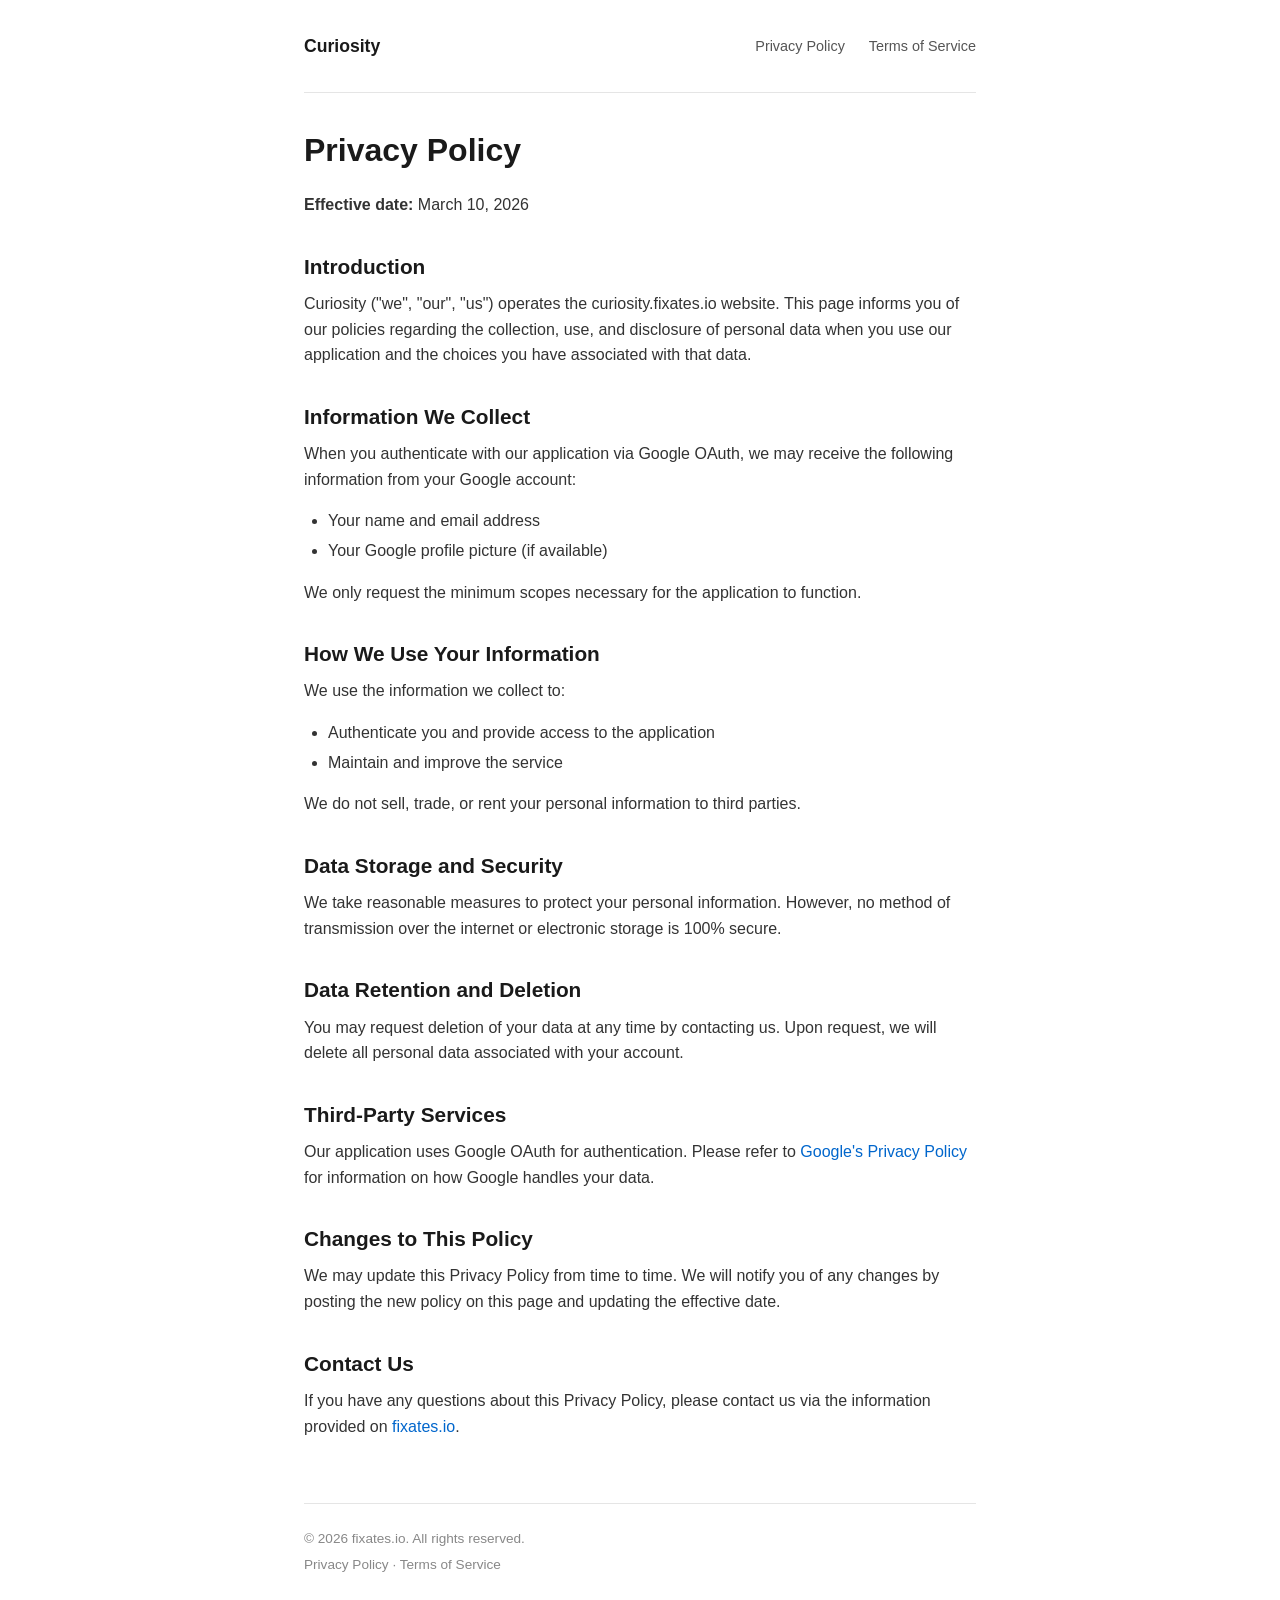
==== privacy.html @ 9073d377 "Initial site for Google OAuth verification Static site with landing page, privacy policy, and terms " ====
<!DOCTYPE html>
<html lang="en">
<head>
  <meta charset="UTF-8">
  <meta name="viewport" content="width=device-width, initial-scale=1.0">
  <title>Privacy Policy — Curiosity</title>
  <link rel="stylesheet" href="style.css">
</head>
<body>
  <header>
    <nav>
      <a href="/" class="logo">Curiosity</a>
      <ul>
        <li><a href="/privacy.html">Privacy Policy</a></li>
        <li><a href="/terms.html">Terms of Service</a></li>
      </ul>
    </nav>
  </header>
  <main>
    <h1>Privacy Policy</h1>
    <p><strong>Effective date:</strong> March 10, 2026</p>

    <h2>Introduction</h2>
    <p>Curiosity ("we", "our", "us") operates the curiosity.fixates.io website. This page informs you of our policies regarding the collection, use, and disclosure of personal data when you use our application and the choices you have associated with that data.</p>

    <h2>Information We Collect</h2>
    <p>When you authenticate with our application via Google OAuth, we may receive the following information from your Google account:</p>
    <ul>
      <li>Your name and email address</li>
      <li>Your Google profile picture (if available)</li>
    </ul>
    <p>We only request the minimum scopes necessary for the application to function.</p>

    <h2>How We Use Your Information</h2>
    <p>We use the information we collect to:</p>
    <ul>
      <li>Authenticate you and provide access to the application</li>
      <li>Maintain and improve the service</li>
    </ul>
    <p>We do not sell, trade, or rent your personal information to third parties.</p>

    <h2>Data Storage and Security</h2>
    <p>We take reasonable measures to protect your personal information. However, no method of transmission over the internet or electronic storage is 100% secure.</p>

    <h2>Data Retention and Deletion</h2>
    <p>You may request deletion of your data at any time by contacting us. Upon request, we will delete all personal data associated with your account.</p>

    <h2>Third-Party Services</h2>
    <p>Our application uses Google OAuth for authentication. Please refer to <a href="https://policies.google.com/privacy">Google's Privacy Policy</a> for information on how Google handles your data.</p>

    <h2>Changes to This Policy</h2>
    <p>We may update this Privacy Policy from time to time. We will notify you of any changes by posting the new policy on this page and updating the effective date.</p>

    <h2>Contact Us</h2>
    <p>If you have any questions about this Privacy Policy, please contact us via the information provided on <a href="https://fixates.io">fixates.io</a>.</p>
  </main>
  <footer>
    <p>&copy; 2026 fixates.io. All rights reserved.</p>
    <p><a href="/privacy.html">Privacy Policy</a> · <a href="/terms.html">Terms of Service</a></p>
  </footer>
</body>
</html>
---- style.css ----
* {
  margin: 0;
  padding: 0;
  box-sizing: border-box;
}

body {
  font-family: -apple-system, BlinkMacSystemFont, "Segoe UI", Roboto, Helvetica, Arial, sans-serif;
  line-height: 1.6;
  color: #1a1a1a;
  max-width: 720px;
  margin: 0 auto;
  padding: 2rem 1.5rem;
  min-height: 100vh;
  display: flex;
  flex-direction: column;
}

header nav {
  display: flex;
  justify-content: space-between;
  align-items: center;
  padding-bottom: 2rem;
  border-bottom: 1px solid #e5e5e5;
  margin-bottom: 2rem;
}

header nav .logo {
  font-weight: 700;
  font-size: 1.1rem;
  color: #1a1a1a;
  text-decoration: none;
}

header nav ul {
  list-style: none;
  display: flex;
  gap: 1.5rem;
}

header nav ul a {
  color: #555;
  text-decoration: none;
  font-size: 0.9rem;
}

header nav ul a:hover {
  color: #1a1a1a;
}

main {
  flex: 1;
}

main h1 {
  font-size: 2rem;
  margin-bottom: 1rem;
}

main h2 {
  font-size: 1.3rem;
  margin-top: 2rem;
  margin-bottom: 0.5rem;
}

main p {
  margin-bottom: 1rem;
  color: #333;
}

main ul {
  margin-bottom: 1rem;
  padding-left: 1.5rem;
}

main ul li {
  margin-bottom: 0.25rem;
  color: #333;
}

main a {
  color: #0066cc;
  text-decoration: none;
}

main a:hover {
  text-decoration: underline;
}

footer {
  margin-top: 3rem;
  padding-top: 1.5rem;
  border-top: 1px solid #e5e5e5;
  font-size: 0.85rem;
  color: #888;
}

footer p {
  margin-bottom: 0.25rem;
  color: #888;
}

footer a {
  color: #888;
  text-decoration: none;
}

footer a:hover {
  color: #555;
}
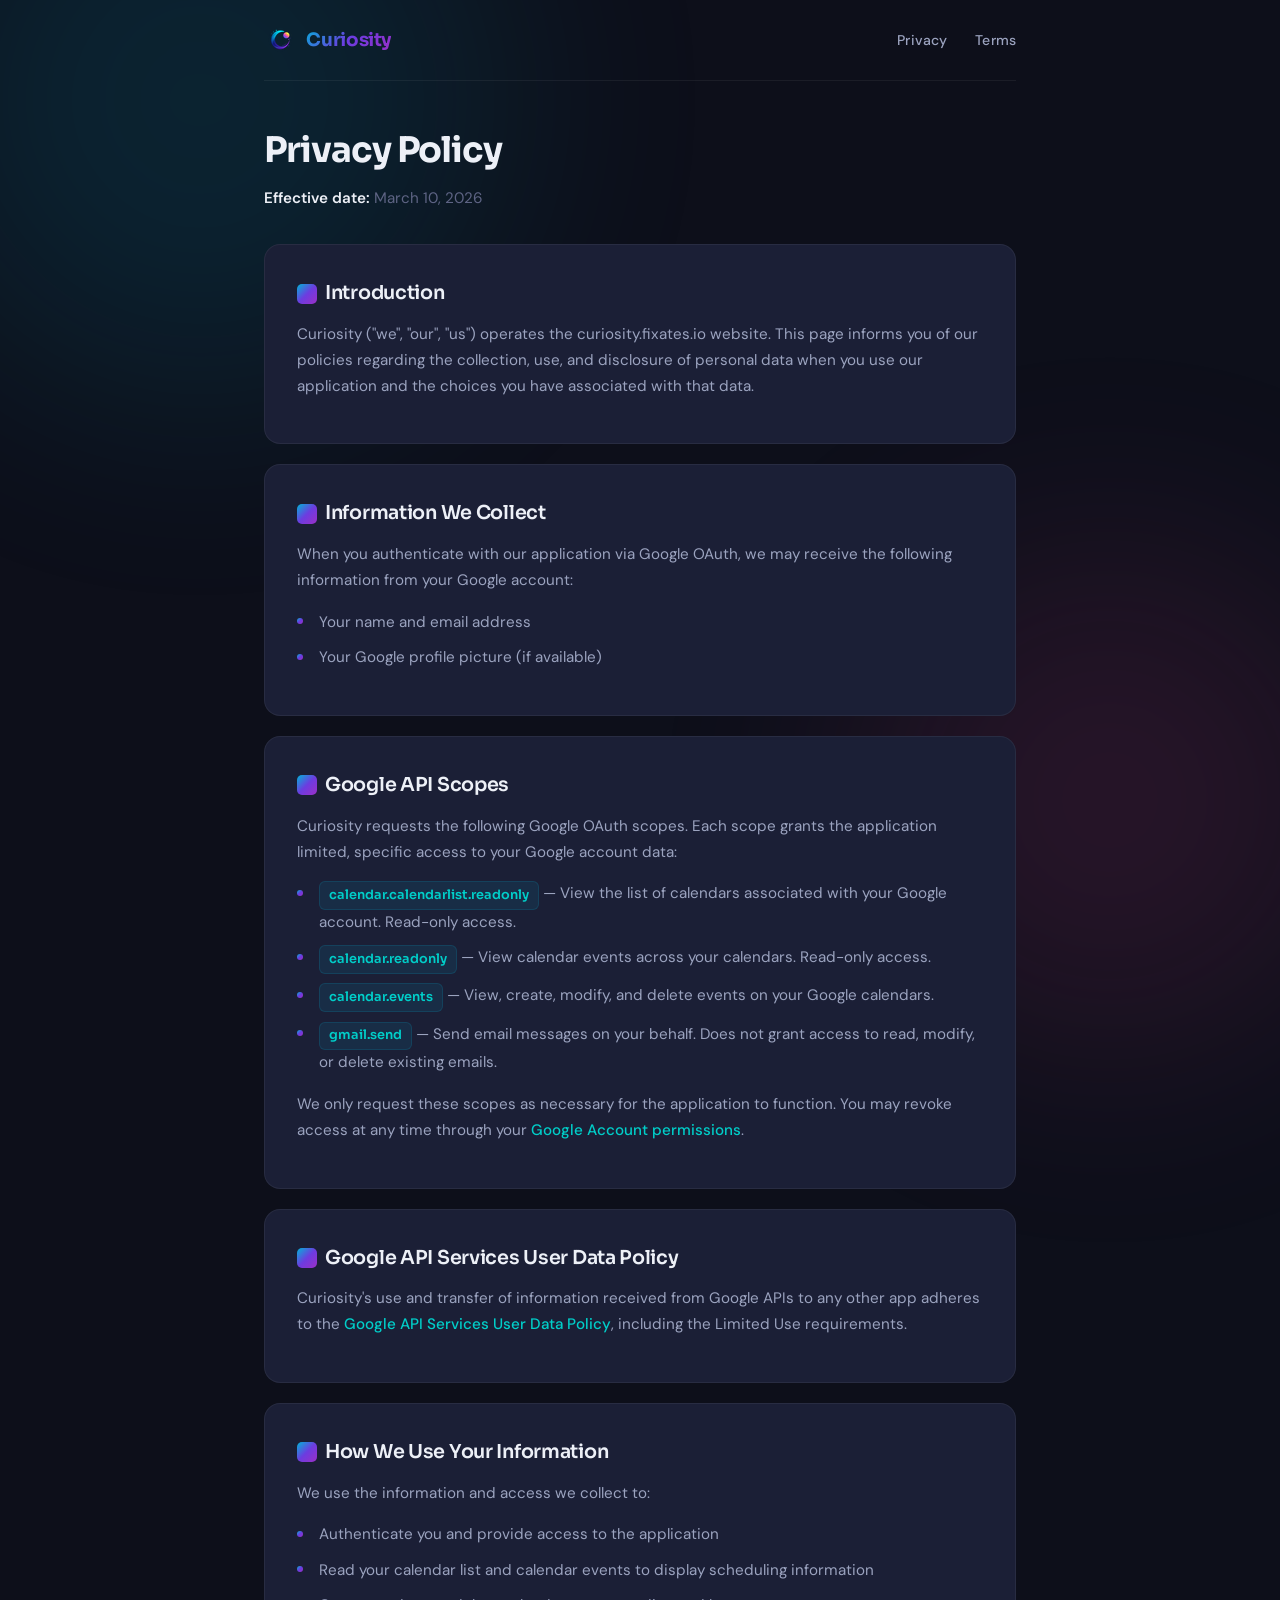
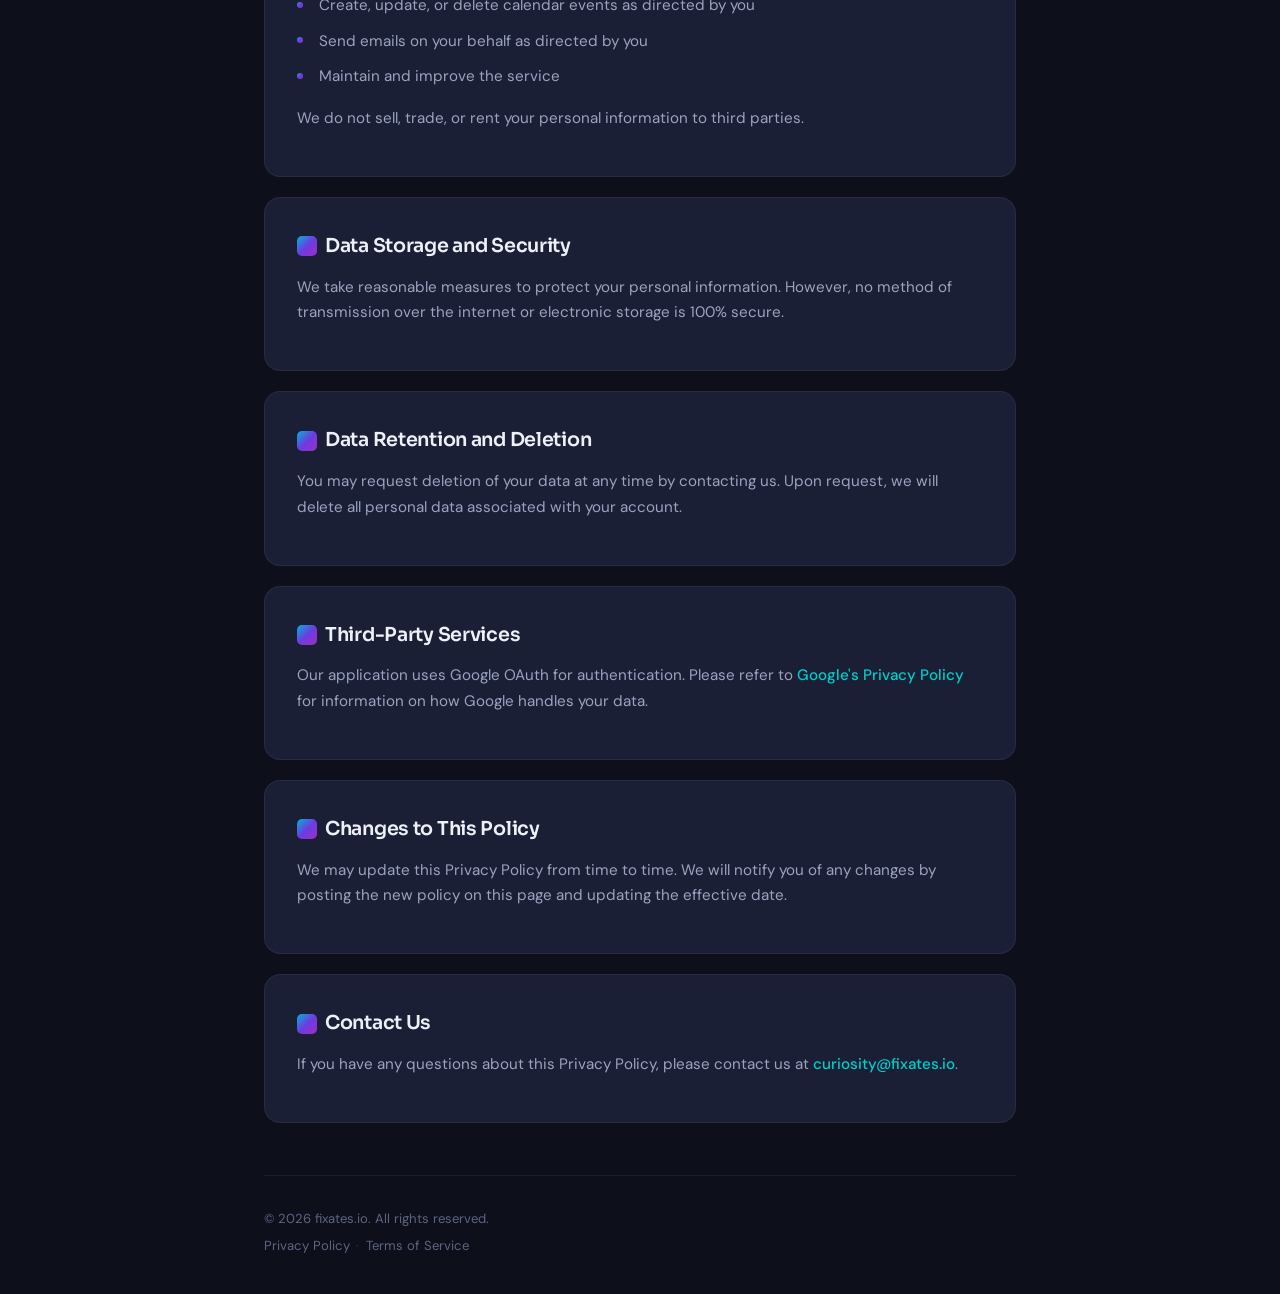
==== commit 945d212a: "Revamp site with branded dark cosmic theme and add icons Redesign all pages with a dark celestial ae" ====
--- a/privacy.html
+++ b/privacy.html
@@ -4,59 +4,107 @@
   <meta charset="UTF-8">
   <meta name="viewport" content="width=device-width, initial-scale=1.0">
   <title>Privacy Policy — Curiosity</title>
+  <link rel="icon" type="image/x-icon" href="/icons/favicon.ico">
+  <link rel="icon" type="image/png" sizes="32x32" href="/icons/favicon-32x32.png">
+  <link rel="icon" type="image/png" sizes="16x16" href="/icons/favicon-16x16.png">
+  <link rel="apple-touch-icon" sizes="180x180" href="/icons/apple-touch-icon.png">
+  <link rel="manifest" href="/site.webmanifest">
+  <meta property="og:image" content="/icons/og-image.png">
   <link rel="stylesheet" href="style.css">
 </head>
 <body>
-  <header>
-    <nav>
-      <a href="/" class="logo">Curiosity</a>
-      <ul>
-        <li><a href="/privacy.html">Privacy Policy</a></li>
-        <li><a href="/terms.html">Terms of Service</a></li>
-      </ul>
-    </nav>
-  </header>
-  <main>
-    <h1>Privacy Policy</h1>
-    <p><strong>Effective date:</strong> March 10, 2026</p>
+  <div class="page-wrapper">
+    <header>
+      <nav>
+        <a href="/" class="logo">
+          <img src="/icons/favicon-32x32.png" alt="" width="32" height="32">
+          <span>Curiosity</span>
+        </a>
+        <ul>
+          <li><a href="/privacy.html">Privacy</a></li>
+          <li><a href="/terms.html">Terms</a></li>
+        </ul>
+      </nav>
+    </header>
 
-    <h2>Introduction</h2>
-    <p>Curiosity ("we", "our", "us") operates the curiosity.fixates.io website. This page informs you of our policies regarding the collection, use, and disclosure of personal data when you use our application and the choices you have associated with that data.</p>
+    <main>
+      <h1>Privacy Policy</h1>
+      <p><strong>Effective date:</strong> March 10, 2026</p>
 
-    <h2>Information We Collect</h2>
-    <p>When you authenticate with our application via Google OAuth, we may receive the following information from your Google account:</p>
-    <ul>
-      <li>Your name and email address</li>
-      <li>Your Google profile picture (if available)</li>
-    </ul>
-    <p>We only request the minimum scopes necessary for the application to function.</p>
+      <div class="card">
+        <h2><span class="icon"></span>Introduction</h2>
+        <p>Curiosity ("we", "our", "us") operates the curiosity.fixates.io website. This page informs you of our policies regarding the collection, use, and disclosure of personal data when you use our application and the choices you have associated with that data.</p>
+      </div>
 
-    <h2>How We Use Your Information</h2>
-    <p>We use the information we collect to:</p>
-    <ul>
-      <li>Authenticate you and provide access to the application</li>
-      <li>Maintain and improve the service</li>
-    </ul>
-    <p>We do not sell, trade, or rent your personal information to third parties.</p>
+      <div class="card">
+        <h2><span class="icon"></span>Information We Collect</h2>
+        <p>When you authenticate with our application via Google OAuth, we may receive the following information from your Google account:</p>
+        <ul>
+          <li>Your name and email address</li>
+          <li>Your Google profile picture (if available)</li>
+        </ul>
+      </div>
 
-    <h2>Data Storage and Security</h2>
-    <p>We take reasonable measures to protect your personal information. However, no method of transmission over the internet or electronic storage is 100% secure.</p>
+      <div class="card">
+        <h2><span class="icon"></span>Google API Scopes</h2>
+        <p>Curiosity requests the following Google OAuth scopes. Each scope grants the application limited, specific access to your Google account data:</p>
+        <ul>
+          <li><span class="scope-badge">calendar.calendarlist.readonly</span> — View the list of calendars associated with your Google account. Read-only access.</li>
+          <li><span class="scope-badge">calendar.readonly</span> — View calendar events across your calendars. Read-only access.</li>
+          <li><span class="scope-badge">calendar.events</span> — View, create, modify, and delete events on your Google calendars.</li>
+          <li><span class="scope-badge">gmail.send</span> — Send email messages on your behalf. Does not grant access to read, modify, or delete existing emails.</li>
+        </ul>
+        <p>We only request these scopes as necessary for the application to function. You may revoke access at any time through your <a href="https://myaccount.google.com/permissions">Google Account permissions</a>.</p>
+      </div>
 
-    <h2>Data Retention and Deletion</h2>
-    <p>You may request deletion of your data at any time by contacting us. Upon request, we will delete all personal data associated with your account.</p>
+      <div class="card">
+        <h2><span class="icon"></span>Google API Services User Data Policy</h2>
+        <p>Curiosity's use and transfer of information received from Google APIs to any other app adheres to the <a href="https://developers.google.com/terms/api-services-user-data-policy">Google API Services User Data Policy</a>, including the Limited Use requirements.</p>
+      </div>
 
-    <h2>Third-Party Services</h2>
-    <p>Our application uses Google OAuth for authentication. Please refer to <a href="https://policies.google.com/privacy">Google's Privacy Policy</a> for information on how Google handles your data.</p>
+      <div class="card">
+        <h2><span class="icon"></span>How We Use Your Information</h2>
+        <p>We use the information and access we collect to:</p>
+        <ul>
+          <li>Authenticate you and provide access to the application</li>
+          <li>Read your calendar list and calendar events to display scheduling information</li>
+          <li>Create, update, or delete calendar events as directed by you</li>
+          <li>Send emails on your behalf as directed by you</li>
+          <li>Maintain and improve the service</li>
+        </ul>
+        <p>We do not sell, trade, or rent your personal information to third parties.</p>
+      </div>
 
-    <h2>Changes to This Policy</h2>
-    <p>We may update this Privacy Policy from time to time. We will notify you of any changes by posting the new policy on this page and updating the effective date.</p>
+      <div class="card">
+        <h2><span class="icon"></span>Data Storage and Security</h2>
+        <p>We take reasonable measures to protect your personal information. However, no method of transmission over the internet or electronic storage is 100% secure.</p>
+      </div>
 
-    <h2>Contact Us</h2>
-    <p>If you have any questions about this Privacy Policy, please contact us via the information provided on <a href="https://fixates.io">fixates.io</a>.</p>
-  </main>
-  <footer>
-    <p>&copy; 2026 fixates.io. All rights reserved.</p>
-    <p><a href="/privacy.html">Privacy Policy</a> · <a href="/terms.html">Terms of Service</a></p>
-  </footer>
+      <div class="card">
+        <h2><span class="icon"></span>Data Retention and Deletion</h2>
+        <p>You may request deletion of your data at any time by contacting us. Upon request, we will delete all personal data associated with your account.</p>
+      </div>
+
+      <div class="card">
+        <h2><span class="icon"></span>Third-Party Services</h2>
+        <p>Our application uses Google OAuth for authentication. Please refer to <a href="https://policies.google.com/privacy">Google's Privacy Policy</a> for information on how Google handles your data.</p>
+      </div>
+
+      <div class="card">
+        <h2><span class="icon"></span>Changes to This Policy</h2>
+        <p>We may update this Privacy Policy from time to time. We will notify you of any changes by posting the new policy on this page and updating the effective date.</p>
+      </div>
+
+      <div class="card">
+        <h2><span class="icon"></span>Contact Us</h2>
+        <p>If you have any questions about this Privacy Policy, please contact us at <a href="mailto:curiosity@fixates.io">curiosity@fixates.io</a>.</p>
+      </div>
+    </main>
+
+    <footer>
+      <p>&copy; 2026 fixates.io. All rights reserved.</p>
+      <p><a href="/privacy.html">Privacy Policy</a> <span class="footer-divider">&middot;</span> <a href="/terms.html">Terms of Service</a></p>
+    </footer>
+  </div>
 </body>
 </html>
--- a/style.css
+++ b/style.css
@@ -1,110 +1,436 @@
-* {
+@import url('https://fonts.googleapis.com/css2?family=Sora:wght@300;400;600;700&family=DM+Sans:ital,wght@0,400;0,500;1,400&display=swap');
+
+/* === Brand tokens from logo === */
+:root {
+  --brand-deep:    #0d0f1a;
+  --brand-surface: #141729;
+  --brand-card:    #1b1f36;
+  --brand-border:  rgba(255,255,255,0.06);
+
+  --gradient-start: #00b4d8;
+  --gradient-mid:   #6c3ce0;
+  --gradient-end:   #9b2fc6;
+  --accent-hot:     #e84393;
+  --accent-warm:    #fdcb6e;
+  --accent-cyan:    #00cec9;
+
+  --text-primary:   #edf0f7;
+  --text-secondary: #9ba3bf;
+  --text-muted:     #5e6484;
+
+  --brand-gradient: linear-gradient(135deg, var(--gradient-start), var(--gradient-mid), var(--gradient-end));
+  --orb-gradient:   radial-gradient(circle at 35% 35%, var(--accent-warm), var(--accent-hot) 70%);
+}
+
+/* === Reset === */
+*, *::before, *::after {
   margin: 0;
   padding: 0;
   box-sizing: border-box;
 }
 
+html {
+  scroll-behavior: smooth;
+}
+
+/* === Base === */
 body {
-  font-family: -apple-system, BlinkMacSystemFont, "Segoe UI", Roboto, Helvetica, Arial, sans-serif;
-  line-height: 1.6;
-  color: #1a1a1a;
-  max-width: 720px;
+  font-family: 'DM Sans', sans-serif;
+  line-height: 1.7;
+  color: var(--text-primary);
+  background: var(--brand-deep);
+  min-height: 100vh;
+  overflow-x: hidden;
+  position: relative;
+}
+
+/* === Ambient background orbs === */
+body::before,
+body::after {
+  content: '';
+  position: fixed;
+  border-radius: 50%;
+  pointer-events: none;
+  filter: blur(120px);
+  opacity: 0.12;
+  z-index: 0;
+}
+
+body::before {
+  width: 600px;
+  height: 600px;
+  background: var(--gradient-start);
+  top: -200px;
+  left: -100px;
+  animation: drift 25s ease-in-out infinite alternate;
+}
+
+body::after {
+  width: 500px;
+  height: 500px;
+  background: var(--accent-hot);
+  bottom: -150px;
+  right: -80px;
+  animation: drift 20s ease-in-out infinite alternate-reverse;
+}
+
+@keyframes drift {
+  0%   { transform: translate(0, 0) scale(1); }
+  100% { transform: translate(60px, 40px) scale(1.15); }
+}
+
+/* === Layout shell === */
+.page-wrapper {
+  position: relative;
+  z-index: 1;
+  max-width: 800px;
   margin: 0 auto;
-  padding: 2rem 1.5rem;
-  min-height: 100vh;
+  padding: 0 1.5rem;
   display: flex;
   flex-direction: column;
+  min-height: 100vh;
+}
+
+/* === Navigation === */
+header {
+  padding: 1.5rem 0;
+  animation: fadeDown 0.6s ease-out both;
+}
+
+@keyframes fadeDown {
+  from { opacity: 0; transform: translateY(-12px); }
+  to   { opacity: 1; transform: translateY(0); }
 }
 
 header nav {
   display: flex;
   justify-content: space-between;
   align-items: center;
-  padding-bottom: 2rem;
-  border-bottom: 1px solid #e5e5e5;
-  margin-bottom: 2rem;
-}
-
-header nav .logo {
+  padding-bottom: 1.5rem;
+  border-bottom: 1px solid var(--brand-border);
+}
+
+.logo {
+  display: flex;
+  align-items: center;
+  gap: 0.65rem;
+  text-decoration: none;
+  color: var(--text-primary);
+  font-family: 'Sora', sans-serif;
   font-weight: 700;
-  font-size: 1.1rem;
-  color: #1a1a1a;
-  text-decoration: none;
+  font-size: 1.15rem;
+  letter-spacing: -0.02em;
+}
+
+.logo img {
+  width: 32px;
+  height: 32px;
+  border-radius: 8px;
+}
+
+.logo span {
+  background: var(--brand-gradient);
+  -webkit-background-clip: text;
+  background-clip: text;
+  -webkit-text-fill-color: transparent;
 }
 
 header nav ul {
   list-style: none;
   display: flex;
-  gap: 1.5rem;
+  gap: 1.75rem;
 }
 
 header nav ul a {
-  color: #555;
+  color: var(--text-secondary);
   text-decoration: none;
-  font-size: 0.9rem;
+  font-size: 0.88rem;
+  font-weight: 500;
+  letter-spacing: 0.01em;
+  position: relative;
+  transition: color 0.25s;
+}
+
+header nav ul a::after {
+  content: '';
+  position: absolute;
+  bottom: -4px;
+  left: 0;
+  width: 0;
+  height: 2px;
+  background: var(--brand-gradient);
+  border-radius: 1px;
+  transition: width 0.3s cubic-bezier(0.4, 0, 0.2, 1);
 }
 
 header nav ul a:hover {
-  color: #1a1a1a;
-}
-
+  color: var(--text-primary);
+}
+
+header nav ul a:hover::after {
+  width: 100%;
+}
+
+/* === Main content === */
 main {
   flex: 1;
-}
-
+  padding: 1rem 0 2rem;
+  animation: fadeUp 0.7s ease-out 0.15s both;
+}
+
+@keyframes fadeUp {
+  from { opacity: 0; transform: translateY(18px); }
+  to   { opacity: 1; transform: translateY(0); }
+}
+
+/* Hero section (index page) */
+.hero {
+  text-align: center;
+  padding: 3rem 0 2.5rem;
+}
+
+.hero-icon {
+  width: 96px;
+  height: 96px;
+  border-radius: 22px;
+  margin-bottom: 1.5rem;
+  box-shadow:
+    0 0 0 1px rgba(255,255,255,0.05),
+    0 8px 32px rgba(0, 180, 216, 0.15),
+    0 2px 8px rgba(108, 60, 224, 0.12);
+  animation: iconFloat 4s ease-in-out infinite;
+}
+
+@keyframes iconFloat {
+  0%, 100% { transform: translateY(0); }
+  50%      { transform: translateY(-6px); }
+}
+
+.hero h1 {
+  font-family: 'Sora', sans-serif;
+  font-size: 2.8rem;
+  font-weight: 700;
+  letter-spacing: -0.035em;
+  background: var(--brand-gradient);
+  -webkit-background-clip: text;
+  background-clip: text;
+  -webkit-text-fill-color: transparent;
+  margin-bottom: 0.75rem;
+}
+
+.hero .tagline {
+  font-size: 1.1rem;
+  color: var(--text-secondary);
+  max-width: 420px;
+  margin: 0 auto;
+}
+
+.hero .tagline a {
+  color: var(--accent-cyan);
+  text-decoration: none;
+  font-weight: 500;
+  transition: color 0.2s;
+}
+
+.hero .tagline a:hover {
+  color: var(--accent-warm);
+}
+
+/* Content cards */
+.card {
+  background: var(--brand-card);
+  border: 1px solid var(--brand-border);
+  border-radius: 16px;
+  padding: 2rem 2rem 1.75rem;
+  margin-bottom: 1.25rem;
+  position: relative;
+  overflow: hidden;
+  transition: border-color 0.3s, box-shadow 0.3s;
+}
+
+.card:hover {
+  border-color: rgba(108, 60, 224, 0.2);
+  box-shadow: 0 4px 24px rgba(108, 60, 224, 0.06);
+}
+
+.card::before {
+  content: '';
+  position: absolute;
+  top: 0;
+  left: 0;
+  right: 0;
+  height: 2px;
+  background: var(--brand-gradient);
+  opacity: 0;
+  transition: opacity 0.3s;
+}
+
+.card:hover::before {
+  opacity: 1;
+}
+
+/* Headings */
 main h1 {
-  font-size: 2rem;
-  margin-bottom: 1rem;
+  font-family: 'Sora', sans-serif;
+  font-size: 2.2rem;
+  font-weight: 700;
+  letter-spacing: -0.03em;
+  color: var(--text-primary);
+  margin-bottom: 0.35rem;
+}
+
+main h1 + p {
+  color: var(--text-muted);
+  margin-bottom: 2rem;
 }
 
 main h2 {
-  font-size: 1.3rem;
-  margin-top: 2rem;
-  margin-bottom: 0.5rem;
+  font-family: 'Sora', sans-serif;
+  font-size: 1.2rem;
+  font-weight: 600;
+  letter-spacing: -0.015em;
+  color: var(--text-primary);
+  margin-bottom: 0.75rem;
+  display: flex;
+  align-items: center;
+  gap: 0.5rem;
+}
+
+main h2 .icon {
+  width: 20px;
+  height: 20px;
+  border-radius: 5px;
+  background: var(--brand-gradient);
+  flex-shrink: 0;
 }
 
 main p {
   margin-bottom: 1rem;
-  color: #333;
+  color: var(--text-secondary);
+  font-size: 0.95rem;
 }
 
 main ul {
   margin-bottom: 1rem;
-  padding-left: 1.5rem;
+  padding-left: 0;
+  list-style: none;
 }
 
 main ul li {
-  margin-bottom: 0.25rem;
-  color: #333;
+  position: relative;
+  padding-left: 1.4rem;
+  margin-bottom: 0.6rem;
+  color: var(--text-secondary);
+  font-size: 0.95rem;
+}
+
+main ul li::before {
+  content: '';
+  position: absolute;
+  left: 0;
+  top: 0.55em;
+  width: 6px;
+  height: 6px;
+  border-radius: 50%;
+  background: var(--brand-gradient);
 }
 
 main a {
-  color: #0066cc;
+  color: var(--accent-cyan);
   text-decoration: none;
+  font-weight: 500;
+  transition: color 0.2s;
 }
 
 main a:hover {
-  text-decoration: underline;
-}
-
+  color: var(--accent-warm);
+}
+
+main strong {
+  color: var(--text-primary);
+  font-weight: 600;
+}
+
+/* Scope badges (for privacy page) */
+.scope-badge {
+  display: inline-block;
+  font-family: 'Sora', monospace;
+  font-size: 0.8rem;
+  font-weight: 600;
+  background: rgba(0, 180, 216, 0.1);
+  color: var(--accent-cyan);
+  padding: 0.15rem 0.55rem;
+  border-radius: 6px;
+  border: 1px solid rgba(0, 180, 216, 0.15);
+}
+
+/* === Footer === */
 footer {
-  margin-top: 3rem;
-  padding-top: 1.5rem;
-  border-top: 1px solid #e5e5e5;
-  font-size: 0.85rem;
-  color: #888;
+  padding: 2rem 0;
+  border-top: 1px solid var(--brand-border);
+  animation: fadeUp 0.7s ease-out 0.3s both;
 }
 
 footer p {
-  margin-bottom: 0.25rem;
-  color: #888;
+  font-size: 0.82rem;
+  color: var(--text-muted);
+  margin-bottom: 0.3rem;
 }
 
 footer a {
-  color: #888;
+  color: var(--text-muted);
   text-decoration: none;
+  transition: color 0.2s;
 }
 
 footer a:hover {
-  color: #555;
-}
+  color: var(--text-secondary);
+}
+
+.footer-divider {
+  color: var(--text-muted);
+  opacity: 0.4;
+  margin: 0 0.15rem;
+}
+
+/* === Responsive === */
+@media (max-width: 600px) {
+  .page-wrapper {
+    padding: 0 1rem;
+  }
+
+  header nav {
+    flex-direction: column;
+    gap: 0.75rem;
+    align-items: flex-start;
+  }
+
+  header nav ul {
+    gap: 1rem;
+  }
+
+  .hero h1 {
+    font-size: 2rem;
+  }
+
+  .hero-icon {
+    width: 72px;
+    height: 72px;
+    border-radius: 18px;
+  }
+
+  .card {
+    padding: 1.5rem;
+    border-radius: 12px;
+  }
+
+  main h1 {
+    font-size: 1.7rem;
+  }
+}
+
+/* === Stagger animation for cards === */
+.card:nth-child(1) { animation: fadeUp 0.5s ease-out 0.2s both; }
+.card:nth-child(2) { animation: fadeUp 0.5s ease-out 0.3s both; }
+.card:nth-child(3) { animation: fadeUp 0.5s ease-out 0.4s both; }
+.card:nth-child(4) { animation: fadeUp 0.5s ease-out 0.5s both; }
